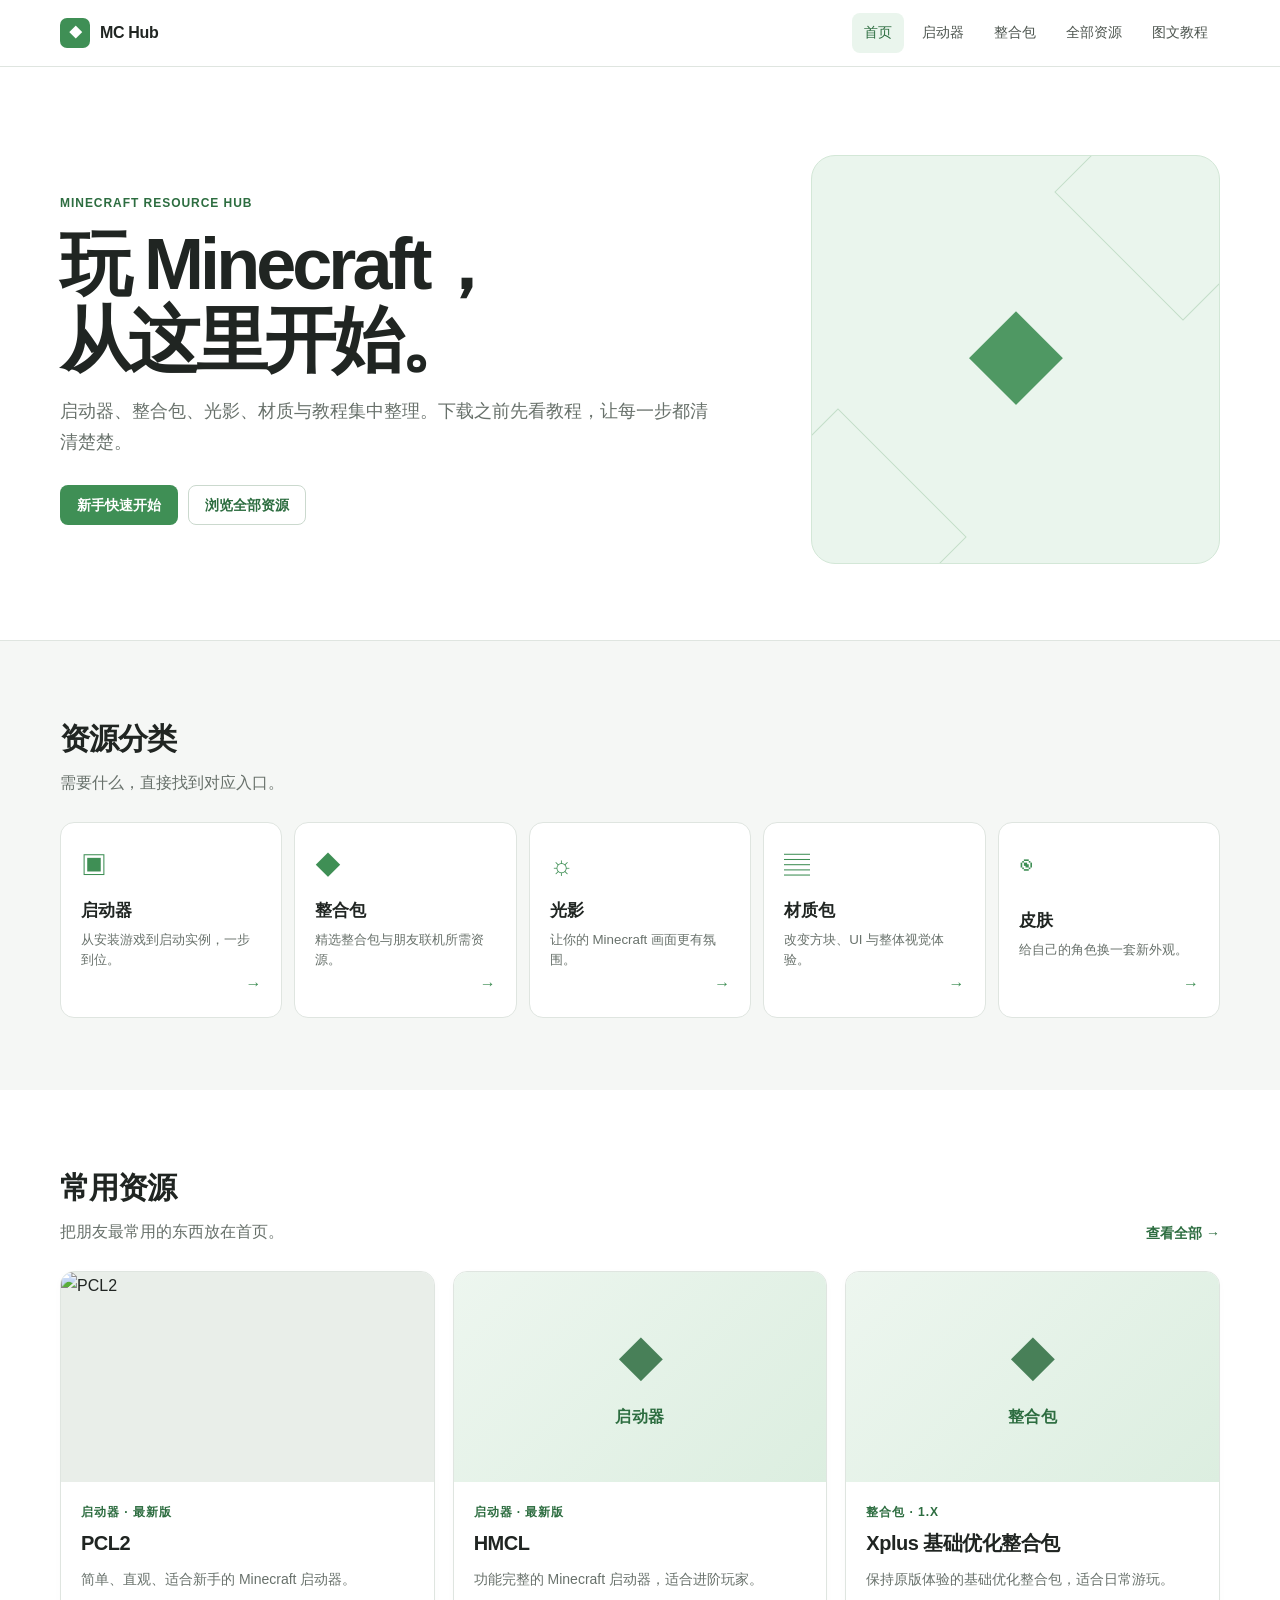
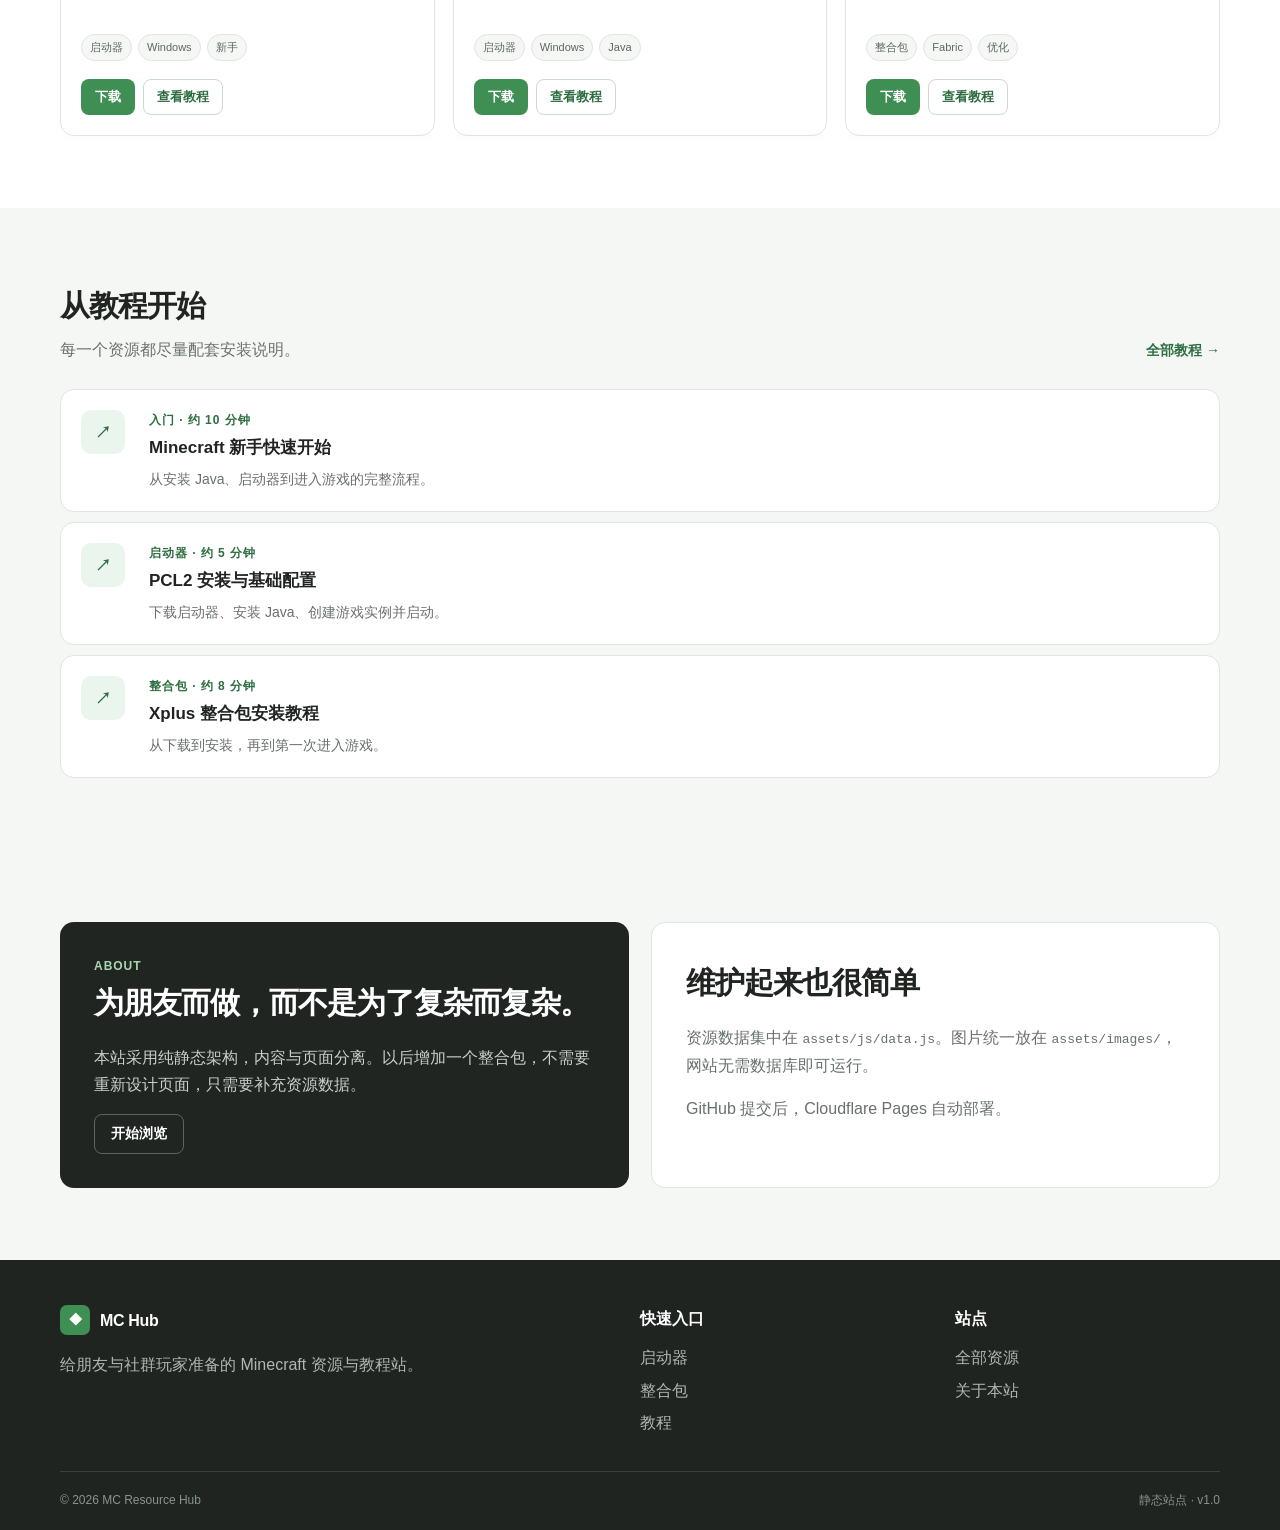
==== index.html @ 6d19175e "测试提交" ====
<!doctype html>
<html lang="zh-CN">
<head>
  <meta charset="utf-8">
  <meta name="viewport" content="width=device-width, initial-scale=1">
  <meta name="description" content="给朋友与社群玩家准备的 Minecraft 资源与教程站。">
  <title>MC Resource Hub · Minecraft 资源与教程</title>
  <link rel="stylesheet" href="assets/css/style.css">
</head>
<body>
<header id="site-header" class="site-header"></header>

<main>
  <section class="hero">
    <div class="container hero-grid">
      <div>
        <div class="eyebrow">Minecraft Resource Hub</div>
        <h1>玩 Minecraft，<br>从这里开始。</h1>
        <p>启动器、整合包、光影、材质与教程集中整理。下载之前先看教程，让每一步都清清楚楚。</p>
        <div class="hero-actions">
          <a class="button primary" href="tutorials.html#start">新手快速开始</a>
          <a class="button ghost" href="resources.html">浏览全部资源</a>
        </div>
      </div>
      <div class="hero-art" aria-hidden="true">
        <span class="hero-cube">◆</span>
      </div>
    </div>
  </section>

  <section class="section">
    <div class="container">
      <div class="section-head">
        <div><h2>资源分类</h2><p class="section-intro">需要什么，直接找到对应入口。</p></div>
      </div>
      <div id="category-grid" class="category-grid"></div>
    </div>
  </section>

  <section class="section" style="background:#fff">
    <div class="container">
      <div class="section-head">
        <div><h2>常用资源</h2><p class="section-intro">把朋友最常用的东西放在首页。</p></div>
        <a class="text-link" href="resources.html">查看全部 →</a>
      </div>
      <div id="featured-resources" class="resource-grid"></div>
    </div>
  </section>

  <section class="section">
    <div class="container">
      <div class="section-head">
        <div><h2>从教程开始</h2><p class="section-intro">每一个资源都尽量配套安装说明。</p></div>
        <a class="text-link" href="tutorials.html">全部教程 →</a>
      </div>
      <div id="featured-tutorials" class="tutorial-list"></div>
    </div>
  </section>

  <section id="about" class="section">
    <div class="container split">
      <div class="panel">
        <div class="eyebrow" style="color:#a9d7b2">ABOUT</div>
        <h2>为朋友而做，而不是为了复杂而复杂。</h2>
        <p>本站采用纯静态架构，内容与页面分离。以后增加一个整合包，不需要重新设计页面，只需要补充资源数据。</p>
        <a class="button ghost" href="resources.html">开始浏览</a>
      </div>
      <div class="panel light">
        <h2>维护起来也很简单</h2>
        <p>资源数据集中在 <code>assets/js/data.js</code>。图片统一放在 <code>assets/images/</code>，网站无需数据库即可运行。</p>
        <p>GitHub 提交后，Cloudflare Pages 自动部署。</p>
      </div>
    </div>
  </section>
</main>

<footer id="site-footer" class="site-footer"></footer>
<script src="assets/js/data.js"></script>
<script src="assets/js/app.js"></script>
</body>
</html>
---- assets/css/style.css ----
:root {
  --green: #3f8f55;
  --green-dark: #2d6d40;
  --green-light: #eaf5ed;
  --text: #202522;
  --muted: #68716b;
  --line: #dfe5e0;
  --surface: #ffffff;
  --surface-soft: #f5f7f5;
  --dark: #202522;
  --shadow: 0 8px 24px rgba(25, 35, 28, .06);
  --radius: 14px;
  --container: 1160px;
}

* { box-sizing: border-box; }
html { scroll-behavior: smooth; }
body {
  margin: 0;
  color: var(--text);
  background: var(--surface-soft);
  font-family: Inter, "Segoe UI", "Microsoft YaHei", Arial, sans-serif;
  line-height: 1.7;
}
a { color: inherit; text-decoration: none; }
img { max-width: 100%; display: block; }
button, select { font: inherit; }
.container { width: min(var(--container), calc(100% - 40px)); margin-inline: auto; }

.site-header {
  position: sticky;
  top: 0;
  z-index: 50;
  background: rgba(255,255,255,.96);
  border-bottom: 1px solid var(--line);
  backdrop-filter: blur(10px);
}
.nav-wrap { min-height: 66px; display:flex; align-items:center; justify-content:space-between; gap:30px; }
.brand { display:inline-flex; align-items:center; gap:10px; font-weight:800; letter-spacing:-.02em; }
.brand-mark {
  width: 30px; height:30px; display:grid; place-items:center;
  color:#fff; background:var(--green); border-radius:7px; font-size:13px;
}
.nav { display:flex; align-items:center; gap:6px; }
.nav a { padding:8px 12px; border-radius:8px; color:#4d554f; font-size:14px; transition:background .18s ease,color .18s ease; }
.nav a:hover, .nav a.active { background:var(--green-light); color:var(--green-dark); }
.menu-button { display:none; border:0; background:none; font-size:22px; cursor:pointer; }

.hero { padding:88px 0 76px; background:var(--surface); border-bottom:1px solid var(--line); }
.hero-grid { display:grid; grid-template-columns:1.25fr .75fr; gap:70px; align-items:center; }
.eyebrow { color:var(--green-dark); font-size:12px; font-weight:800; letter-spacing:.08em; text-transform:uppercase; }
.hero h1 { max-width:760px; margin:12px 0 18px; font-size:clamp(40px,6vw,72px); line-height:1.06; letter-spacing:-.055em; }
.hero p { max-width:650px; color:var(--muted); font-size:18px; }
.hero-actions { display:flex; flex-wrap:wrap; gap:10px; margin-top:28px; }
.hero-art {
  aspect-ratio:1; background:var(--green-light); border:1px solid #d3e7d7;
  border-radius:24px; display:grid; place-items:center; position:relative; overflow:hidden;
}
.hero-art::before, .hero-art::after {
  content:""; position:absolute; width:180px; height:180px; border:1px solid #c4dec9; transform:rotate(45deg);
}
.hero-art::before { top:-55px; right:-55px; }
.hero-art::after { bottom:-65px; left:-65px; }
.hero-cube { font-size:100px; color:var(--green); opacity:.9; }

.section { padding:72px 0; }
.section-head { display:flex; align-items:end; justify-content:space-between; gap:20px; margin-bottom:26px; }
.section h2 { margin:0; font-size:30px; letter-spacing:-.03em; }
.section-intro { margin:5px 0 0; color:var(--muted); }
.text-link { color:var(--green-dark); font-weight:700; font-size:14px; }

.category-grid { display:grid; grid-template-columns:repeat(5,1fr); gap:12px; }
.category-card {
  min-height:145px; padding:20px; display:flex; flex-direction:column; justify-content:space-between;
  background:var(--surface); border:1px solid var(--line); border-radius:var(--radius);
  transition:transform .2s ease,border-color .2s ease,box-shadow .2s ease;
}
.category-card:hover { transform:translateY(-2px); border-color:#b8d3bd; box-shadow:var(--shadow); }
.category-icon { color:var(--green); font-size:26px; }
.category-card strong { display:block; margin-top:10px; font-size:17px; }
.category-card small { display:block; margin-top:4px; color:var(--muted); line-height:1.5; }
.arrow { align-self:flex-end; color:var(--green); }

.resource-grid { display:grid; grid-template-columns:repeat(3,1fr); gap:18px; }
.resource-card {
  overflow:hidden; background:var(--surface); border:1px solid var(--line); border-radius:var(--radius);
  box-shadow:0 2px 8px rgba(25,35,28,.02);
  transition:transform .2s ease,box-shadow .2s ease,border-color .2s ease;
}
.resource-card:hover { transform:translateY(-3px); box-shadow:var(--shadow); border-color:#bfd4c3; }
.card-image, .detail-image { width:100%; aspect-ratio:16/9; object-fit:cover; background:#e9eee9; }
.placeholder {
  display:flex; flex-direction:column; align-items:center; justify-content:center;
  gap:5px; color:var(--green-dark); font-weight:800; letter-spacing:.04em;
  background:linear-gradient(135deg,#edf6ef,#dceee0);
}
.placeholder-cube { font-size:44px; opacity:.85; }
.card-body { padding:20px; }
.card-body h3 { margin:4px 0 8px; font-size:20px; letter-spacing:-.025em; }
.card-body p { min-height:52px; margin:0; color:var(--muted); font-size:14px; }
.tags { display:flex; flex-wrap:wrap; gap:6px; margin-top:14px; }
.tags span {
  padding:3px 8px; border-radius:999px; background:var(--surface-soft);
  color:#5d675f; font-size:11px; border:1px solid var(--line);
}
.card-actions, .detail-actions { display:flex; gap:8px; margin-top:18px; }

.button {
  display:inline-flex; align-items:center; justify-content:center; min-height:40px; padding:0 16px;
  border-radius:8px; border:1px solid transparent; font-weight:750; font-size:14px;
  cursor:pointer; transition:transform .16s ease,background .16s ease,border-color .16s ease;
}
.button:hover { transform:translateY(-1px); }
.button.primary { color:#fff; background:var(--green); }
.button.primary:hover { background:var(--green-dark); }
.button.ghost { background:var(--surface); color:var(--green-dark); border-color:#cbd9ce; }
.button.small { min-height:36px; padding:0 13px; font-size:13px; }

.split { display:grid; grid-template-columns:1fr 1fr; gap:22px; }
.panel { background:var(--dark); color:#fff; border-radius:var(--radius); padding:34px; }
.panel h2 { margin:0 0 8px; }
.panel p { color:#c8d0ca; }
.panel .button.ghost { background:transparent; color:#fff; border-color:#5c665f; }
.panel.light { background:var(--surface); color:var(--text); border:1px solid var(--line); }
.panel.light p { color:var(--muted); }

.tutorial-list { display:grid; gap:10px; }
.tutorial-card {
  display:grid; grid-template-columns:52px 1fr; gap:16px; align-items:start;
  padding:20px; background:var(--surface); border:1px solid var(--line); border-radius:var(--radius);
  transition:transform .2s ease,border-color .2s ease;
}
.tutorial-card:hover { transform:translateX(2px); border-color:#b9d1bd; }
.tutorial-icon { width:44px; height:44px; display:grid; place-items:center; background:var(--green-light); color:var(--green-dark); border-radius:10px; font-weight:900; }
.tutorial-card h3 { margin:3px 0 5px; font-size:17px; }
.tutorial-card p { margin:0; color:var(--muted); font-size:14px; }

.page-hero { padding:54px 0 36px; background:var(--surface); border-bottom:1px solid var(--line); }
.page-hero h1 { margin:5px 0 8px; font-size:44px; letter-spacing:-.04em; }
.page-hero p { color:var(--muted); max-width:680px; margin:0; }
.breadcrumb { margin-bottom:10px; font-size:13px; color:var(--muted); }
.breadcrumb a { color:var(--green-dark); }
.list-toolbar { display:flex; justify-content:space-between; align-items:center; gap:16px; margin-bottom:22px; }
.filter {
  min-width:170px; padding:10px 12px; border:1px solid var(--line); border-radius:8px;
  background:#fff; color:var(--text);
}
.empty-state { padding:60px 20px; text-align:center; color:var(--muted); background:#fff; border:1px dashed #cbd6cd; border-radius:var(--radius); }
.empty-state.large { padding:90px 20px; }
.empty-icon { font-size:40px; color:var(--green); }

.detail-grid { display:grid; grid-template-columns:1fr 1fr; gap:42px; align-items:start; }
.detail-image { border-radius:var(--radius); border:1px solid var(--line); }
.detail-content h1 { margin:8px 0 10px; font-size:48px; line-height:1.1; letter-spacing:-.04em; }
.lead { color:var(--muted); font-size:18px; }
.notice { margin-top:28px; padding:18px; background:var(--green-light); border-left:4px solid var(--green); border-radius:8px; }
.notice p { margin:4px 0 0; color:#536058; font-size:14px; }

.article { max-width:820px; margin:auto; background:#fff; padding:42px; border:1px solid var(--line); border-radius:var(--radius); }
.article h1 { margin-top:0; font-size:42px; line-height:1.15; }
.article h2 { margin-top:36px; border-bottom:1px solid var(--line); padding-bottom:8px; }
.article h3 { margin-top:26px; }
.article p, .article li { color:#4f5852; }
.article code { padding:2px 5px; border-radius:4px; background:#eef1ee; }
.article .step { padding:18px; margin:14px 0; border:1px solid var(--line); border-radius:10px; background:var(--surface-soft); }
.article .step strong { color:var(--green-dark); }

.site-footer { padding:45px 0 20px; background:#1f2421; color:#dbe1dc; }
.footer-grid { display:grid; grid-template-columns:2fr 1fr 1fr; gap:50px; }
.footer-brand { color:#fff; }
.site-footer p { color:#aeb8b0; max-width:380px; }
.site-footer h4 { margin:0 0 12px; color:#fff; }
.site-footer a { display:block; width:max-content; margin:5px 0; color:#aeb8b0; }
.site-footer a:hover { color:#fff; }
.footer-bottom { display:flex; justify-content:space-between; gap:20px; border-top:1px solid #39413c; margin-top:30px; padding-top:18px; color:#89948c; font-size:12px; }

.reveal { opacity:0; transform:translateY(7px); transition:opacity .25s ease,transform .25s ease; }
.reveal.visible { opacity:1; transform:none; }

@media (max-width: 900px) {
  .hero-grid, .detail-grid, .split { grid-template-columns:1fr; }
  .hero-art { max-width:420px; }
  .category-grid { grid-template-columns:repeat(2,1fr); }
  .resource-grid { grid-template-columns:repeat(2,1fr); }
  .footer-grid { grid-template-columns:1fr 1fr; }
}
@media (max-width: 650px) {
  .container { width:min(var(--container), calc(100% - 28px)); }
  .nav-wrap { min-height:60px; }
  .menu-button { display:block; }
  .nav {
    display:none; position:absolute; left:14px; right:14px; top:58px;
    padding:8px; flex-direction:column; align-items:stretch;
    background:#fff; border:1px solid var(--line); border-radius:10px; box-shadow:var(--shadow);
  }
  .nav.open { display:flex; }
  .nav a { padding:11px 12px; }
  .hero { padding:58px 0 48px; }
  .hero h1 { font-size:43px; }
  .hero p { font-size:16px; }
  .section { padding:52px 0; }
  .section-head { align-items:flex-start; flex-direction:column; }
  .category-grid, .resource-grid { grid-template-columns:1fr; }
  .page-hero { padding:40px 0 28px; }
  .page-hero h1, .detail-content h1 { font-size:36px; }
  .list-toolbar { align-items:stretch; flex-direction:column; }
  .filter { width:100%; }
  .article { padding:24px 18px; }
  .article h1 { font-size:34px; }
  .footer-grid { grid-template-columns:1fr; gap:25px; }
  .footer-bottom { flex-direction:column; }
}
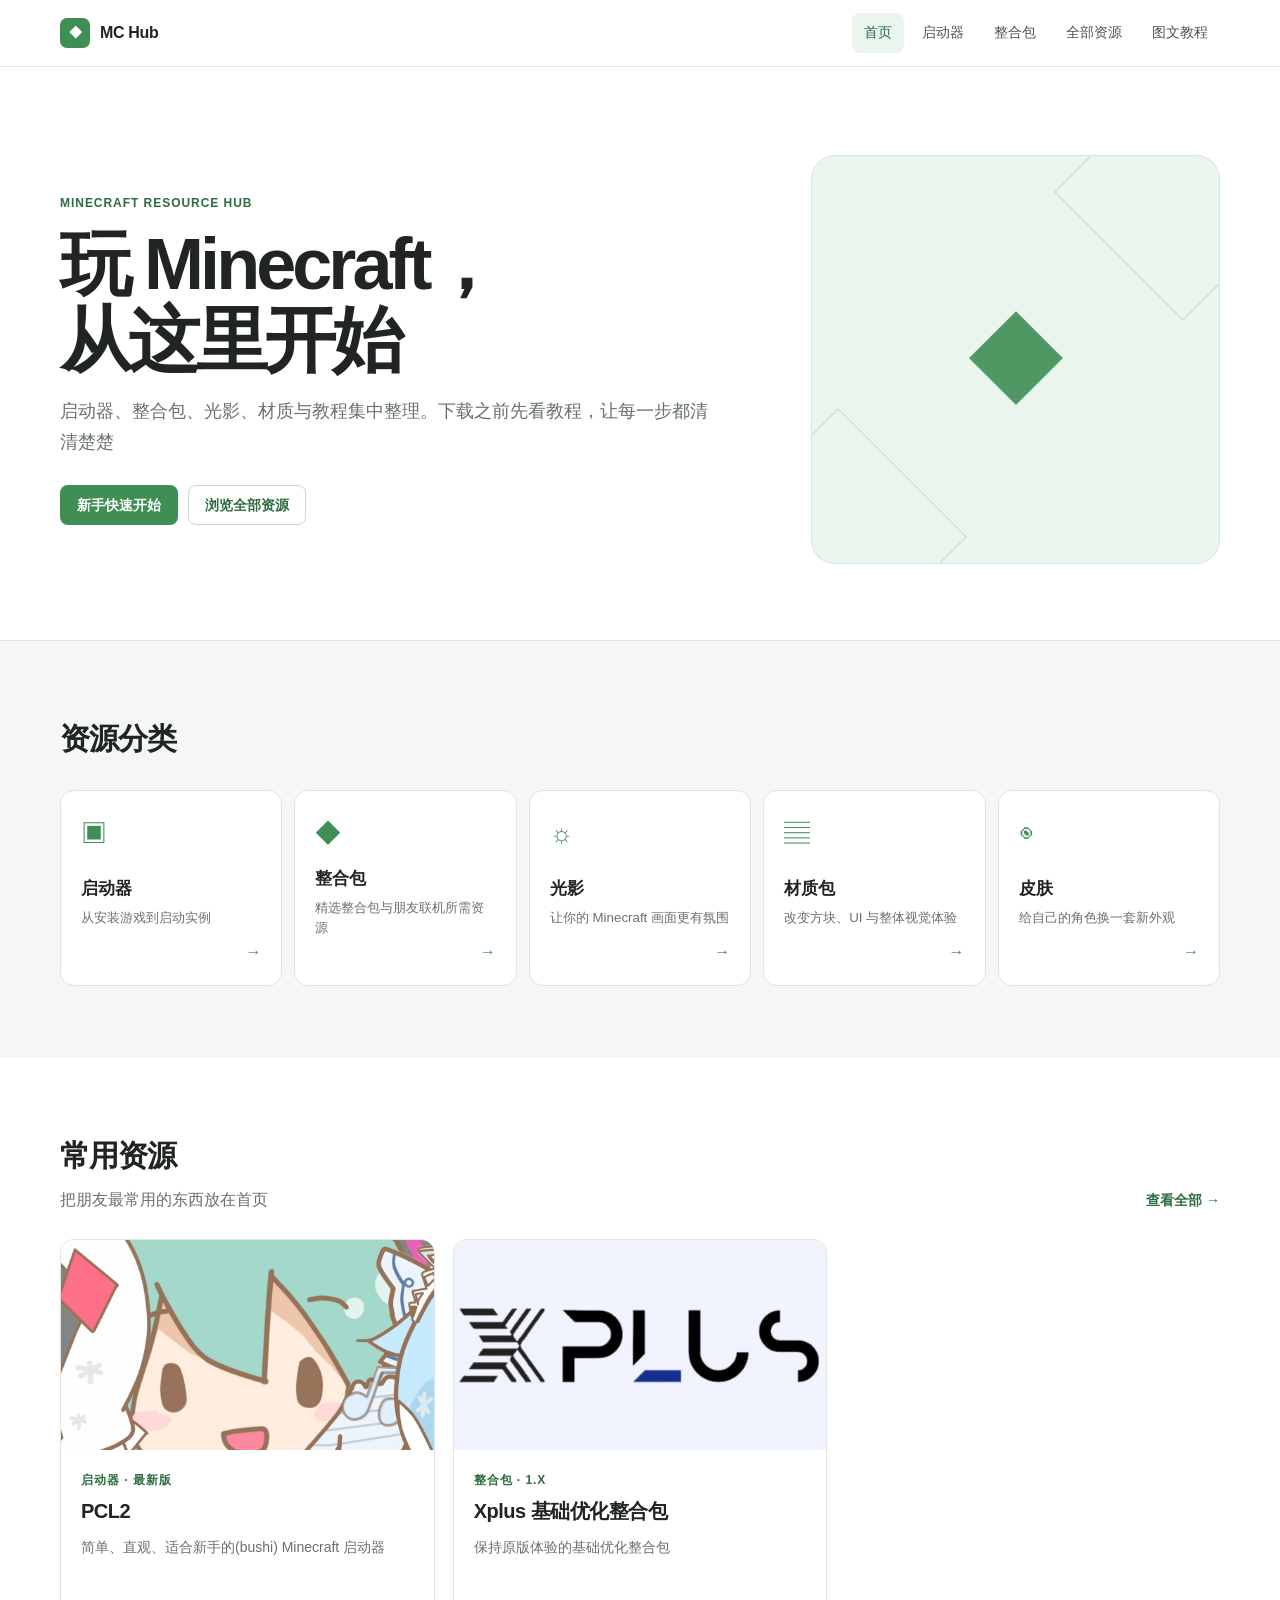
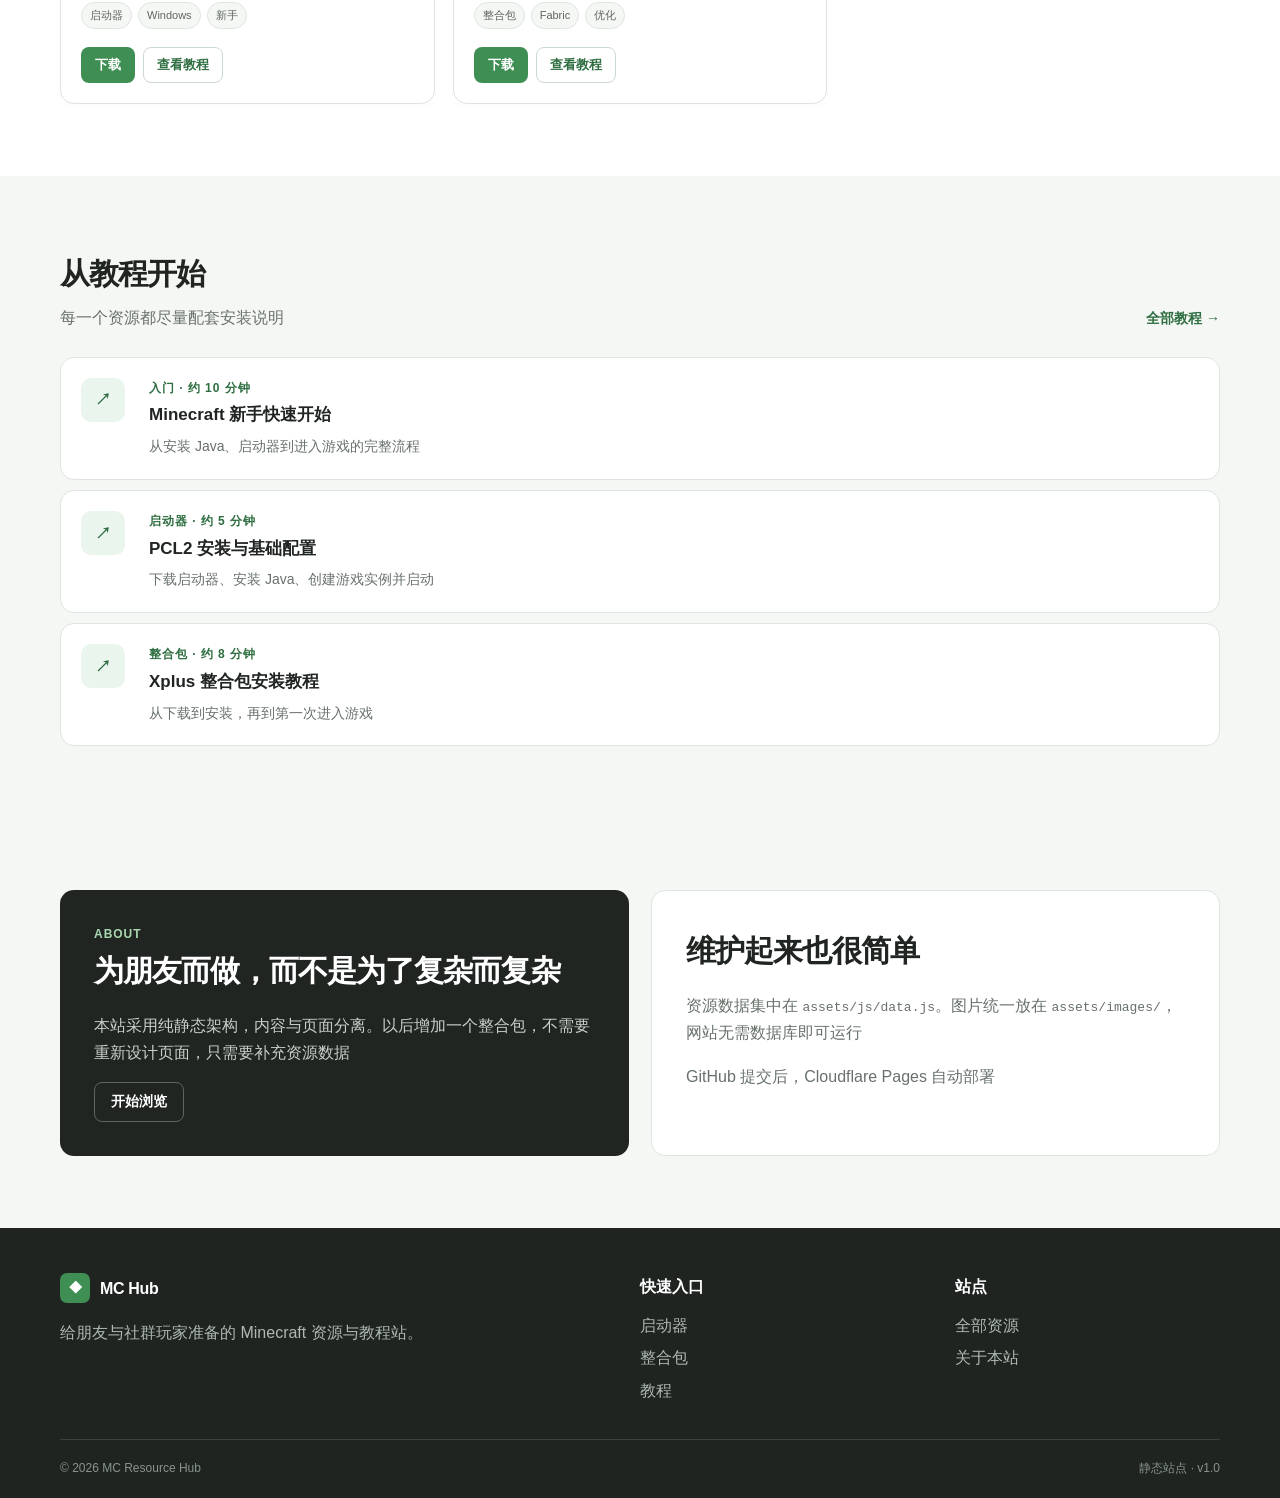
==== commit f612cbd3: "Add files via upload" ====
--- a/index.html
+++ b/index.html
@@ -3,7 +3,7 @@
 <head>
   <meta charset="utf-8">
   <meta name="viewport" content="width=device-width, initial-scale=1">
-  <meta name="description" content="给朋友与社群玩家准备的 Minecraft 资源与教程站。">
+  <meta name="description" content="给朋友与社群玩家准备的 Minecraft 资源与教程站">
   <title>MC Resource Hub · Minecraft 资源与教程</title>
   <link rel="stylesheet" href="assets/css/style.css">
 </head>
@@ -15,8 +15,8 @@
     <div class="container hero-grid">
       <div>
         <div class="eyebrow">Minecraft Resource Hub</div>
-        <h1>玩 Minecraft，<br>从这里开始。</h1>
-        <p>启动器、整合包、光影、材质与教程集中整理。下载之前先看教程，让每一步都清清楚楚。</p>
+        <h1>玩 Minecraft，<br>从这里开始</h1>
+        <p>启动器、整合包、光影、材质与教程集中整理。下载之前先看教程，让每一步都清清楚楚</p>
         <div class="hero-actions">
           <a class="button primary" href="tutorials.html#start">新手快速开始</a>
           <a class="button ghost" href="resources.html">浏览全部资源</a>
@@ -31,7 +31,7 @@
   <section class="section">
     <div class="container">
       <div class="section-head">
-        <div><h2>资源分类</h2><p class="section-intro">需要什么，直接找到对应入口。</p></div>
+        <div><h2>资源分类</h2></div>
       </div>
       <div id="category-grid" class="category-grid"></div>
     </div>
@@ -40,7 +40,7 @@
   <section class="section" style="background:#fff">
     <div class="container">
       <div class="section-head">
-        <div><h2>常用资源</h2><p class="section-intro">把朋友最常用的东西放在首页。</p></div>
+        <div><h2>常用资源</h2><p class="section-intro">把朋友最常用的东西放在首页</p></div>
         <a class="text-link" href="resources.html">查看全部 →</a>
       </div>
       <div id="featured-resources" class="resource-grid"></div>
@@ -50,7 +50,7 @@
   <section class="section">
     <div class="container">
       <div class="section-head">
-        <div><h2>从教程开始</h2><p class="section-intro">每一个资源都尽量配套安装说明。</p></div>
+        <div><h2>从教程开始</h2><p class="section-intro">每一个资源都尽量配套安装说明</p></div>
         <a class="text-link" href="tutorials.html">全部教程 →</a>
       </div>
       <div id="featured-tutorials" class="tutorial-list"></div>
@@ -61,14 +61,14 @@
     <div class="container split">
       <div class="panel">
         <div class="eyebrow" style="color:#a9d7b2">ABOUT</div>
-        <h2>为朋友而做，而不是为了复杂而复杂。</h2>
-        <p>本站采用纯静态架构，内容与页面分离。以后增加一个整合包，不需要重新设计页面，只需要补充资源数据。</p>
+        <h2>为朋友而做，而不是为了复杂而复杂</h2>
+        <p>本站采用纯静态架构，内容与页面分离。以后增加一个整合包，不需要重新设计页面，只需要补充资源数据</p>
         <a class="button ghost" href="resources.html">开始浏览</a>
       </div>
       <div class="panel light">
         <h2>维护起来也很简单</h2>
-        <p>资源数据集中在 <code>assets/js/data.js</code>。图片统一放在 <code>assets/images/</code>，网站无需数据库即可运行。</p>
-        <p>GitHub 提交后，Cloudflare Pages 自动部署。</p>
+        <p>资源数据集中在 <code>assets/js/data.js</code>。图片统一放在 <code>assets/images/</code>，网站无需数据库即可运行</p>
+        <p>GitHub 提交后，Cloudflare Pages 自动部署</p>
       </div>
     </div>
   </section>
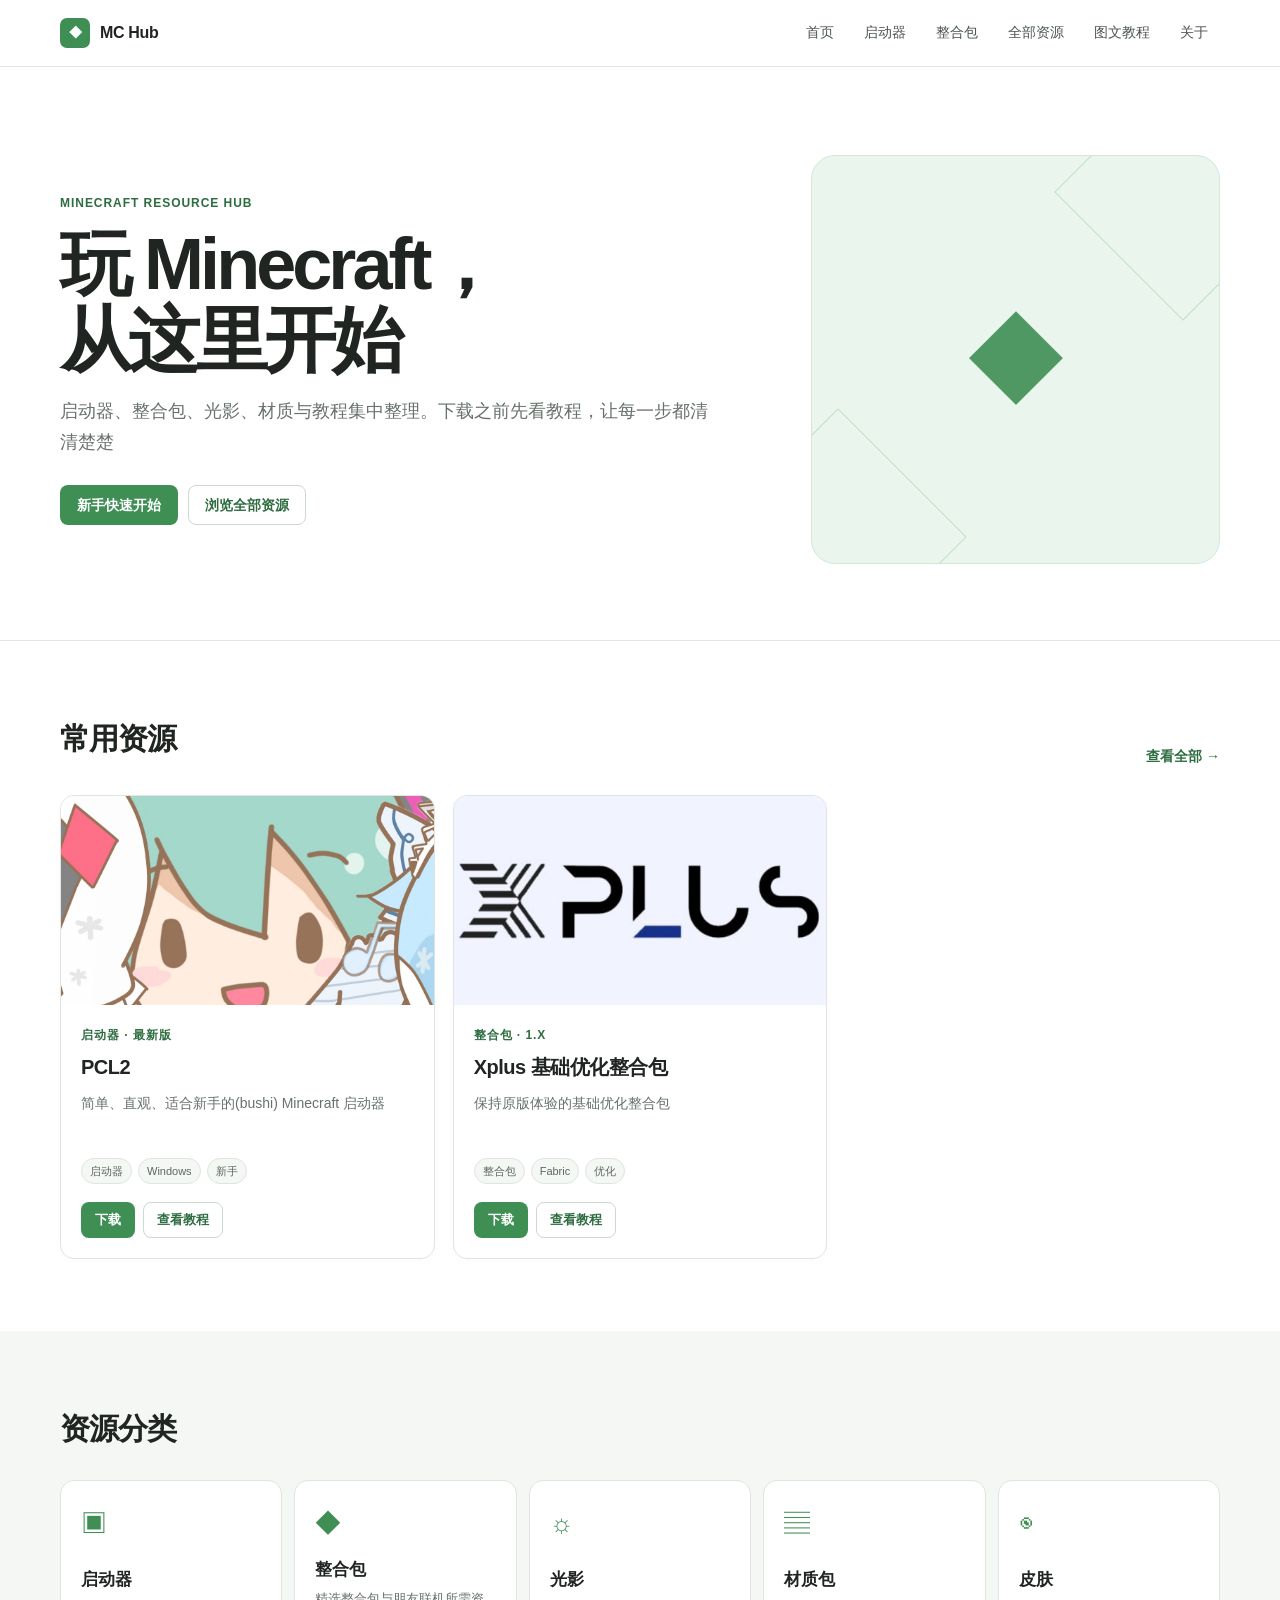
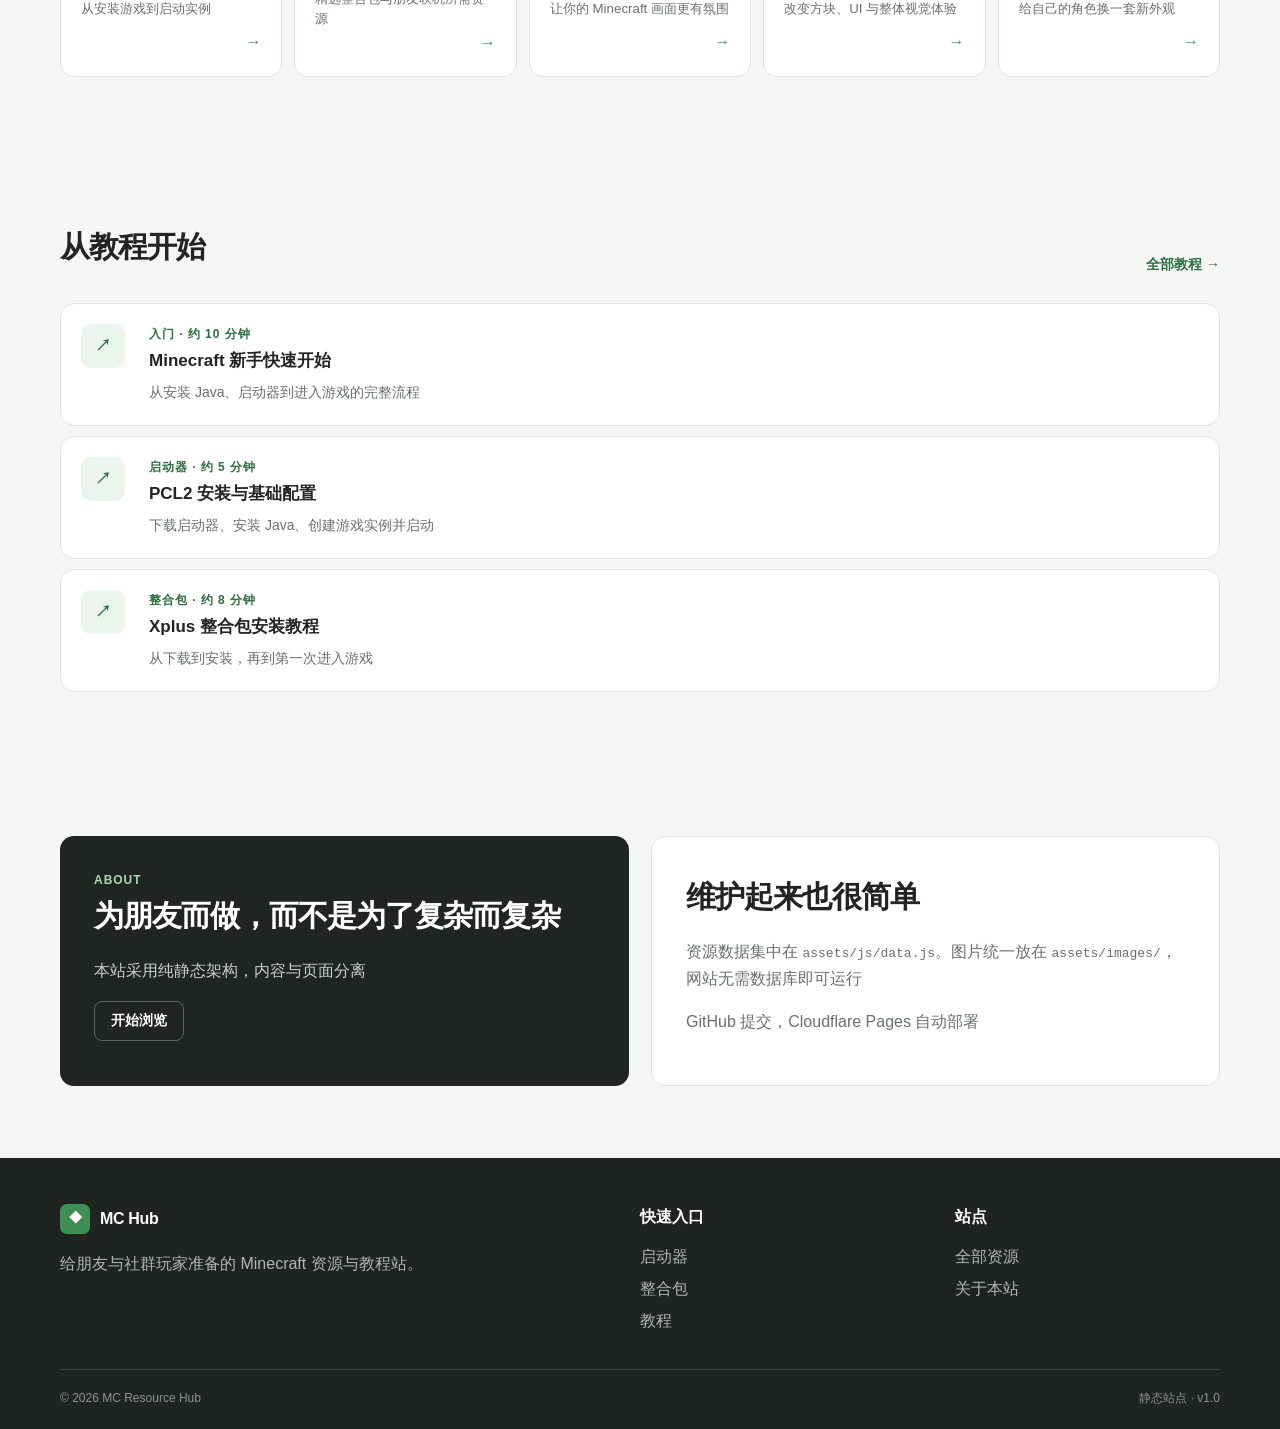
==== commit 4ded2aea: "Add files via upload" ====
--- a/index.html
+++ b/index.html
@@ -27,6 +27,16 @@
       </div>
     </div>
   </section>
+  
+  <section class="section" style="background:#fff">
+    <div class="container">
+      <div class="section-head">
+        <div><h2>常用资源</h2><p class="section-intro"></p></div>
+        <a class="text-link" href="resources.html">查看全部 →</a>
+      </div>
+      <div id="featured-resources" class="resource-grid"></div>
+    </div>
+  </section>
 
   <section class="section">
     <div class="container">
@@ -37,20 +47,11 @@
     </div>
   </section>
 
-  <section class="section" style="background:#fff">
-    <div class="container">
-      <div class="section-head">
-        <div><h2>常用资源</h2><p class="section-intro">把朋友最常用的东西放在首页</p></div>
-        <a class="text-link" href="resources.html">查看全部 →</a>
-      </div>
-      <div id="featured-resources" class="resource-grid"></div>
-    </div>
-  </section>
 
   <section class="section">
     <div class="container">
       <div class="section-head">
-        <div><h2>从教程开始</h2><p class="section-intro">每一个资源都尽量配套安装说明</p></div>
+        <div><h2>从教程开始</h2><p class="section-intro"></p></div>
         <a class="text-link" href="tutorials.html">全部教程 →</a>
       </div>
       <div id="featured-tutorials" class="tutorial-list"></div>
@@ -62,13 +63,13 @@
       <div class="panel">
         <div class="eyebrow" style="color:#a9d7b2">ABOUT</div>
         <h2>为朋友而做，而不是为了复杂而复杂</h2>
-        <p>本站采用纯静态架构，内容与页面分离。以后增加一个整合包，不需要重新设计页面，只需要补充资源数据</p>
+        <p>本站采用纯静态架构，内容与页面分离</p>
         <a class="button ghost" href="resources.html">开始浏览</a>
       </div>
       <div class="panel light">
         <h2>维护起来也很简单</h2>
         <p>资源数据集中在 <code>assets/js/data.js</code>。图片统一放在 <code>assets/images/</code>，网站无需数据库即可运行</p>
-        <p>GitHub 提交后，Cloudflare Pages 自动部署</p>
+        <p>GitHub 提交，Cloudflare Pages 自动部署</p>
       </div>
     </div>
   </section>
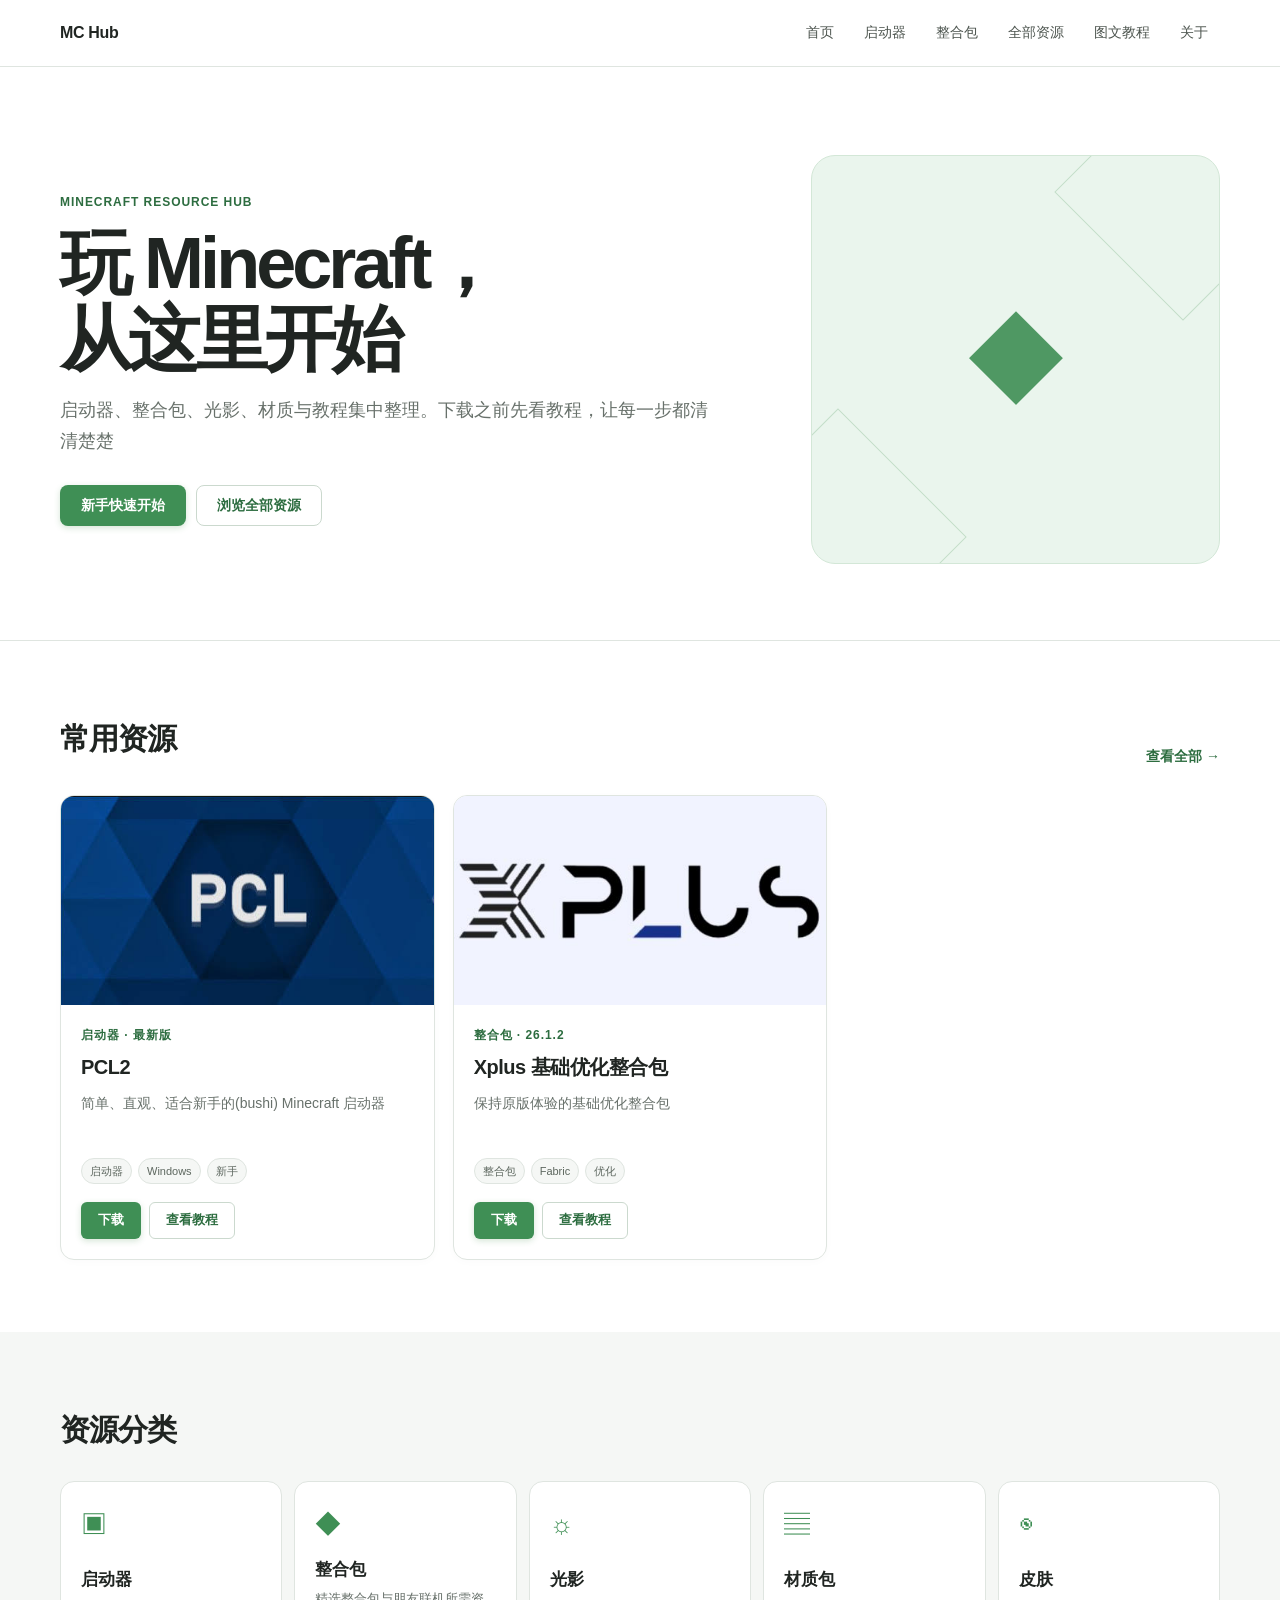
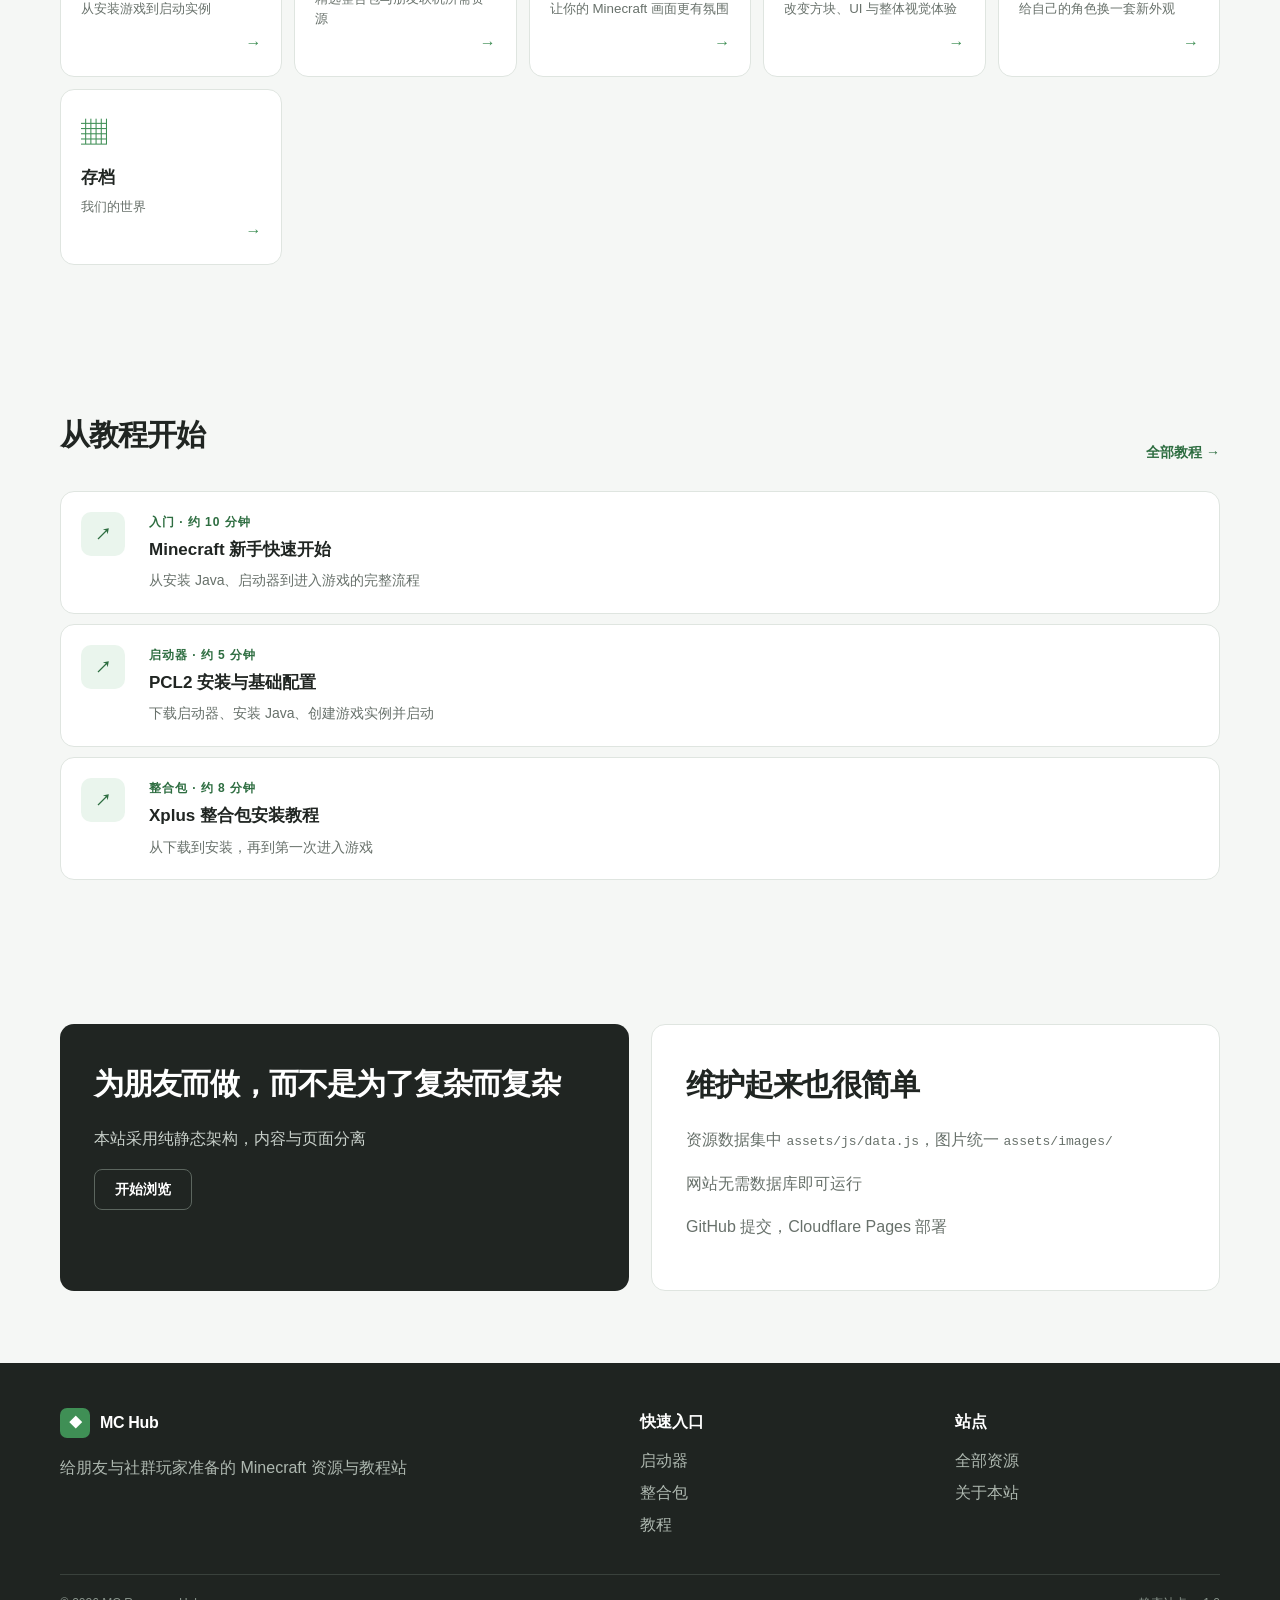
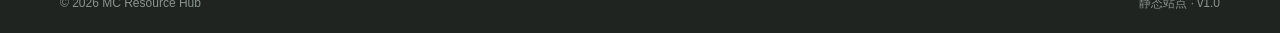
==== commit 4c3c266b: "Add files via upload" ====
--- a/index.html
+++ b/index.html
@@ -61,21 +61,22 @@
   <section id="about" class="section">
     <div class="container split">
       <div class="panel">
-        <div class="eyebrow" style="color:#a9d7b2">ABOUT</div>
         <h2>为朋友而做，而不是为了复杂而复杂</h2>
         <p>本站采用纯静态架构，内容与页面分离</p>
         <a class="button ghost" href="resources.html">开始浏览</a>
       </div>
       <div class="panel light">
         <h2>维护起来也很简单</h2>
-        <p>资源数据集中在 <code>assets/js/data.js</code>。图片统一放在 <code>assets/images/</code>，网站无需数据库即可运行</p>
-        <p>GitHub 提交，Cloudflare Pages 自动部署</p>
+        <p>资源数据集中 <code>assets/js/data.js</code>，图片统一 <code>assets/images/</code></p>
+        <p>网站无需数据库即可运行</p>
+        <p>GitHub 提交，Cloudflare Pages 部署</p>
       </div>
     </div>
   </section>
 </main>
 
 <footer id="site-footer" class="site-footer"></footer>
+<script src="/assets/js/urls.js"></script>
 <script src="assets/js/data.js"></script>
 <script src="assets/js/app.js"></script>
 </body>
--- a/assets/css/style.css
+++ b/assets/css/style.css
@@ -210,3 +210,150 @@
   .footer-grid { grid-template-columns:1fr; gap:25px; }
   .footer-bottom { flex-direction:column; }
 }
+
+/* ==========================================================================
+   教程步骤卡片 - 左图右文（图片无缝贴边大卡片）
+   ========================================================================== */
+
+.tutorial-step-list {
+  display: flex;
+  flex-direction: column;
+  gap: 32px;
+  max-width: 1600px; /* 适当放宽容器宽度，容纳 800x500 大图 */
+  margin: 0 auto;
+}
+
+.tutorial-step-card {
+  display: grid;
+  grid-template-columns: 720px 1fr; /* 左侧固定 800px 给大图 */
+  gap: 0;                            /* 清除网格间距，实现无缝贴合 */
+  background: var(--surface);
+  border: 1px solid var(--line);
+  border-radius: var(--radius);      /* 卡片整体圆角 */
+  overflow: hidden;                  /* 关键：裁切左侧图片的圆角，使图片与卡片完美重合 */
+  box-shadow: 0 4px 16px rgba(0, 0, 0, 0.04);
+  transition: transform .2s ease, box-shadow .2s ease, border-color .2s ease;
+}
+
+/* .tutorial-step-card:hover {
+  transform: translateY(-2px);
+  box-shadow: var(--shadow);
+  border-color: #bfd4c3;
+} */
+
+/* 左侧图片区域：无内边距，完全填充 */
+.tutorial-step-media {
+  width: 100%;
+  height: 100%;
+  aspect-ratio: 8 / 5;               /* 对应 800 * 500 的比例 */
+  background: var(--surface-soft);
+  border: none;                      /* 移除原内边框 */
+  border-radius: 0;                  /* 移除独立圆角 */
+  overflow: hidden;
+}
+
+.tutorial-step-media img {
+  width: 100%;
+  height: 100%;
+  object-fit: cover;                 /* 图片自适应填满区域 */
+  display: block;
+}
+
+/* 右侧文本内容区域：留出舒适内边距 */
+.tutorial-step-content {
+  display: flex;
+  flex-direction: column;
+  justify-content: center;
+  padding: 40px;                     /* 右侧文案留白 */
+}
+
+.tutorial-step-header {
+  display: flex;
+  align-items: center;
+  gap: 12px;
+  margin-bottom: 12px;
+}
+
+.step-badge {
+  display: inline-block;
+  padding: 4px 10px;
+  background: var(--green-light);
+  color: var(--green-dark);
+  font-size: 13px;
+  font-weight: 800;
+  border-radius: 6px;
+  letter-spacing: .05em;
+}
+
+.tutorial-step-header h3 {
+  margin: 0;
+  font-size: 24px;                  /* 放大标题，适配大卡片比例 */
+  line-height: 1.3;
+  letter-spacing: -.02em;
+  color: var(--text);
+}
+
+.tutorial-step-content p {
+  margin: 12px 0 0;
+  color: var(--muted);
+  font-size: 16px;                  /* 放大正文字号 */
+  line-height: 1.7;
+}
+
+.tutorial-step-action {
+  margin-top: 24px;
+}
+
+/* 响应式适配：移动端及小屏幕自动转为上下单列布局 */
+@media (max-width: 1100px) {
+  .tutorial-step-card {
+    grid-template-columns: 1fr;    /* 屏幕较小时转为上下结构 */
+  }
+
+  .tutorial-step-media {
+    aspect-ratio: 8 / 5;
+  }
+
+  .tutorial-step-content {
+    padding: 24px;
+  }
+}
+
+/* ==========================================================================
+   按钮通用样式补丁
+   ========================================================================== */
+
+/* 1. 基础按钮样式 */
+.button {
+  display: inline-flex;
+  align-items: center;
+  justify-content: center;
+  padding: 10px 20px;
+  font-size: 14px;
+  font-weight: 600;
+  text-decoration: none;
+  border-radius: 8px;
+  border: 1px solid transparent;
+  cursor: pointer;
+  transition: all 0.2s ease;
+  line-height: 1.4;
+}
+
+/* 2. 主按钮（Primary）风格 */
+.button.primary {
+  background-color: var(--green, #2e7d32); /* 优先使用变量，没有则用绿色 */
+  color: #ffffff !important;               /* 确保文字为白色，防止继承其他颜色变透明 */
+  box-shadow: 0 2px 6px rgba(46, 125, 50, 0.2);
+}
+
+/* .button.primary:hover {
+  opacity: 0.9;
+  transform: translateY(-1px);
+} */
+
+/* 3. 小号按钮（Small）尺寸调整 */
+.button.small {
+  padding: 8px 16px;
+  font-size: 13px;
+  border-radius: 6px;
+}
